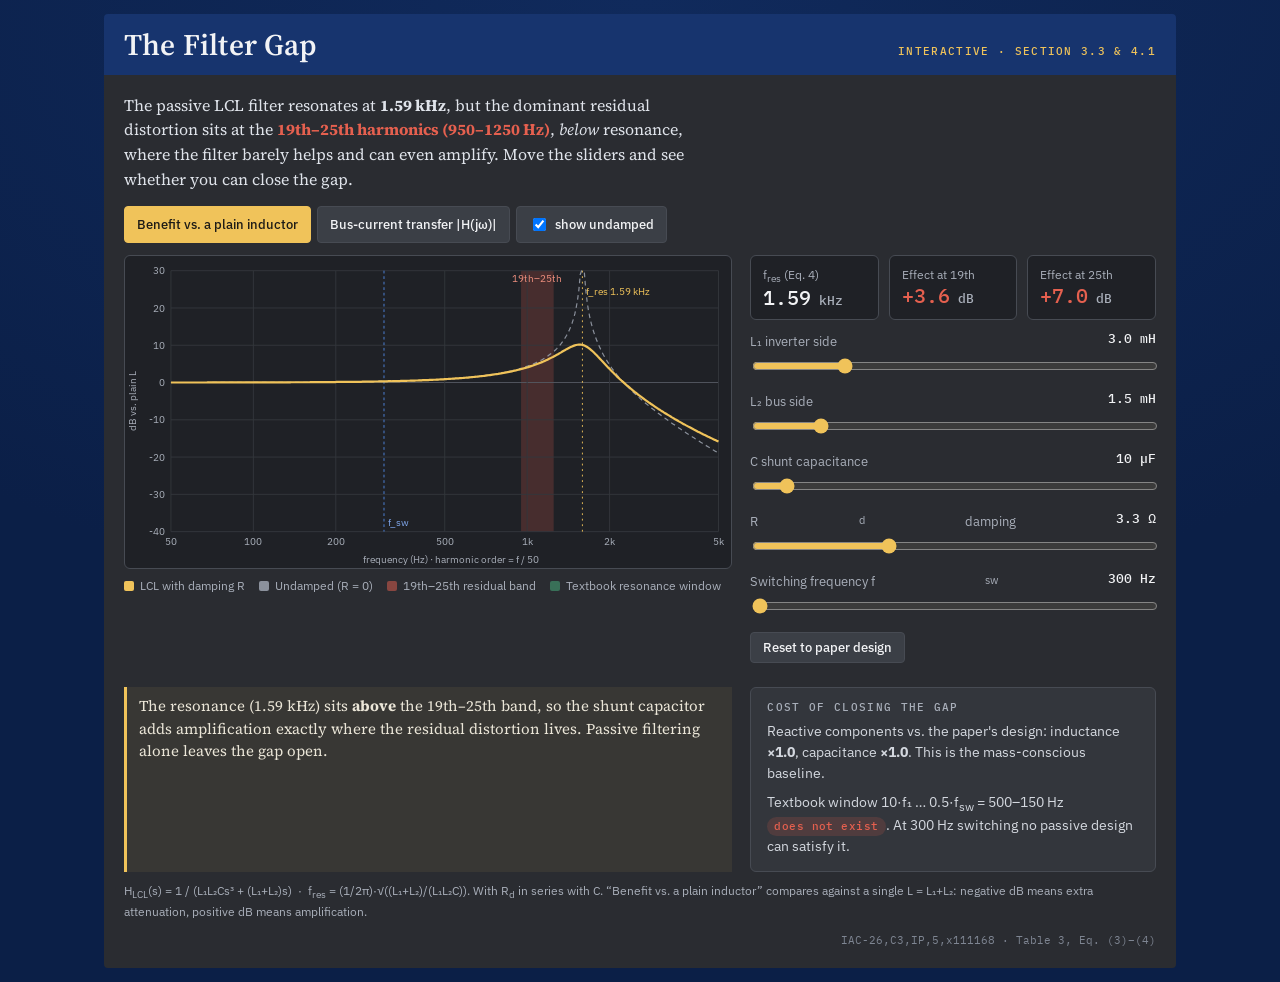
==== embed/filter-gap/index.html @ bf310c50 "Add files via upload" ====
<!doctype html>
<html lang="en">
<head>
<meta charset="utf-8">
<meta name="viewport" content="width=device-width, initial-scale=1">
<title>The Filter Gap — Interactive</title>
<link rel="stylesheet" href="/assets/embed.css">
<style>
  .stats .stat { flex-basis: 110px; }
  .stat .v { font-size: 20px; }
</style>
</head>
<body>
<main class="embed">
  <header class="embed-head">
    <h1>The Filter Gap</h1>
    <span class="tag">Interactive · Section 3.3 &amp; 4.1</span>
  </header>
  <section class="embed-body">
    <p class="lede">The passive LCL filter resonates at <b>1.59 kHz</b>, but the dominant residual distortion sits at the <b style="color:var(--bad)">19th–25th harmonics (950–1250 Hz)</b>, <em>below</em> resonance, where the filter barely helps and can even amplify. Move the sliders and see whether you can close the gap.</p>

    <div class="btn-row" role="group" aria-label="Chart view">
      <button class="btn" data-view="ratio" aria-pressed="true">Benefit vs. a plain inductor</button>
      <button class="btn" data-view="abs" aria-pressed="false">Bus-current transfer |H(jω)|</button>
      <label class="btn" style="display:inline-flex;gap:6px;align-items:center"><input type="checkbox" id="showUndamped" checked> show undamped</label>
    </div>

    <div class="grid-2">
      <div>
        <svg id="bode" class="chart" viewBox="0 0 660 340" role="img" aria-label="LCL filter frequency response"></svg>
        <div class="legend">
          <span><i style="background:var(--gold)"></i>LCL with damping R</span>
          <span><i style="background:#8b919c"></i>Undamped (R = 0)</span>
          <span><i style="background:rgba(229,96,79,.5)"></i>19th–25th residual band</span>
          <span><i style="background:rgba(76,195,138,.45)"></i>Textbook resonance window</span>
        </div>
      </div>
      <div>
        <div class="stats">
          <div class="stat"><div class="k">f<sub>res</sub> (Eq. 4)</div><div class="v" id="fres">–</div></div>
          <div class="stat"><div class="k">Effect at 19th</div><div class="v" id="g19">–</div></div>
          <div class="stat"><div class="k">Effect at 25th</div><div class="v" id="g25">–</div></div>
        </div>
        <div class="control"><label>L₁ inverter side <output id="oL1"></output></label><input type="range" id="L1" min="0.5" max="12" step="0.1" value="3"></div>
        <div class="control"><label>L₂ bus side <output id="oL2"></output></label><input type="range" id="L2" min="0.3" max="8" step="0.1" value="1.5"></div>
        <div class="control"><label>C shunt capacitance <output id="oC"></output></label><input type="range" id="C" min="2" max="120" step="1" value="10"></div>
        <div class="control"><label>R<sub>d</sub> damping <output id="oR"></output></label><input type="range" id="R" min="0" max="10" step="0.1" value="3.3"></div>
        <div class="control"><label>Switching frequency f<sub>sw</sub> <output id="oF"></output></label><input type="range" id="F" min="300" max="5000" step="50" value="300"></div>
        <div class="btn-row"><button class="btn" id="reset">Reset to paper design</button></div>
      </div>
    </div>
    <div class="grid-2" style="margin-top:12px">
      <div class="callout" id="verdict" style="margin:0"></div>
      <div class="card">
        <div class="kicker">Cost of closing the gap</div>
        <p id="sizeTxt"></p>
        <p id="windowTxt"></p>
      </div>
    </div>
    <p class="note">H<sub>LCL</sub>(s) = 1 / (L₁L₂Cs³ + (L₁+L₂)s) &nbsp;·&nbsp; f<sub>res</sub> = (1/2π)·√((L₁+L₂)/(L₁L₂C)). With R<sub>d</sub> in series with C. “Benefit vs. a plain inductor” compares against a single L = L₁+L₂: negative dB means extra attenuation, positive dB means amplification.</p>

    <div class="foot">IAC-26,C3,IP,5,x111168 · Table 3, Eq. (3)–(4)</div>
  </section>
</main>
<script src="/assets/embed.js"></script>
<script>
const PAPER = { L1: 3, L2: 1.5, C: 10, R: 3.3, F: 300 };
const $ = (id) => document.getElementById(id);
let view = "ratio";

// complex helpers
const c = (re, im) => ({ re, im });
const add = (a, b) => c(a.re + b.re, a.im + b.im);
const mul = (a, b) => c(a.re * b.re - a.im * b.im, a.re * b.im + a.im * b.re);
const div = (a, b) => { const d = b.re * b.re + b.im * b.im; return c((a.re * b.re + a.im * b.im) / d, (a.im * b.re - a.re * b.im) / d); };
const mag = (a) => Math.hypot(a.re, a.im);

function H(f, L1, L2, C, R) {
  const w = 2 * Math.PI * f, s = c(0, w);
  const Zc = c(R, -1 / (w * C));
  const den = add(mul(mul(s, c(L1, 0)), add(Zc, mul(s, c(L2, 0)))), mul(Zc, mul(s, c(L2, 0))));
  return div(Zc, den);
}
const ratioDb = (f, p, R) => 20 * Math.log10(mag(H(f, p.L1, p.L2, p.C, R)) * 2 * Math.PI * f * (p.L1 + p.L2));
const absDb = (f, p, R) => 20 * Math.log10(mag(H(f, p.L1, p.L2, p.C, R)));

function params() {
  return { L1: +$("L1").value * 1e-3, L2: +$("L2").value * 1e-3, C: +$("C").value * 1e-6, R: +$("R").value, F: +$("F").value };
}

const svgEl = $("bode"), W = 660, Hh = 340, m = { l: 50, r: 14, t: 16, b: 40 };
const F0 = 50, F1 = 5000;
const fx = (f) => m.l + (Math.log10(f / F0) / Math.log10(F1 / F0)) * (W - m.l - m.r);
const xf = (x) => F0 * Math.pow(F1 / F0, (x - m.l) / (W - m.l - m.r));

function draw() {
  const p = params();
  $("oL1").textContent = (p.L1 * 1e3).toFixed(1) + " mH";
  $("oL2").textContent = (p.L2 * 1e3).toFixed(1) + " mH";
  $("oC").textContent = Math.round(p.C * 1e6) + " µF";
  $("oR").textContent = p.R.toFixed(1) + " Ω";
  $("oF").textContent = p.F + " Hz";
  const fres = Math.sqrt((p.L1 + p.L2) / (p.L1 * p.L2 * p.C)) / (2 * Math.PI);
  const fn = view === "ratio" ? ratioDb : absDb;

  const pts = [], und = [];
  for (let i = 0; i <= 400; i++) {
    const f = F0 * Math.pow(F1 / F0, i / 400);
    pts.push([f, fn(f, p, p.R)]);
    und.push([f, fn(f, p, 1e-4)]);
  }
  let yMin, yMax;
  if (view === "ratio") { yMin = -40; yMax = 30; }
  else {
    const vals = pts.map((q) => q[1]);
    yMax = Math.ceil((Math.max(...vals) + 10) / 10) * 10; yMin = Math.floor((Math.min(...vals) - 5) / 20) * 20;
  }
  const fy = (v) => m.t + ((yMax - Math.max(yMin, Math.min(yMax, v))) / (yMax - yMin)) * (Hh - m.t - m.b);

  IP.clear(svgEl);
  // window (green) between 10 f1 and 0.5 fsw, only if it exists
  const wLo = 500, wHi = 0.5 * p.F;
  if (wHi > wLo) IP.svg("rect", { x: fx(wLo), y: m.t, width: fx(Math.min(wHi, F1)) - fx(wLo), height: Hh - m.t - m.b, fill: "rgba(76,195,138,.13)" }, svgEl);
  // residual band (red)
  IP.svg("rect", { x: fx(950), y: m.t, width: fx(1250) - fx(950), height: Hh - m.t - m.b, fill: "rgba(229,96,79,.2)" }, svgEl);
  IP.text(svgEl, (fx(950) + fx(1250)) / 2, m.t + 12, "19th–25th", { "text-anchor": "middle", style: "fill:#f0907f;font-size:10.5px" });

  // grid
  for (let v = Math.ceil(yMin / 10) * 10; v <= yMax; v += view === "ratio" ? 10 : 20) {
    IP.svg("line", { x1: m.l, x2: W - m.r, y1: fy(v), y2: fy(v), class: v === 0 ? "axis" : "gridl" }, svgEl);
    IP.text(svgEl, m.l - 6, fy(v) + 4, v + "", { "text-anchor": "end" });
  }
  [50, 100, 200, 500, 1000, 2000, 5000].forEach((f) => {
    IP.svg("line", { x1: fx(f), x2: fx(f), y1: m.t, y2: Hh - m.b, class: "gridl" }, svgEl);
    IP.text(svgEl, fx(f), Hh - m.b + 15, f >= 1000 ? f / 1000 + "k" : f, { "text-anchor": "middle" });
  });
  IP.text(svgEl, (W + m.l) / 2, Hh - 6, "frequency (Hz)  ·  harmonic order = f / 50", { "text-anchor": "middle" });
  IP.text(svgEl, 12, m.t + (Hh - m.t - m.b) / 2, view === "ratio" ? "dB vs. plain L" : "dB (A/V)", { transform: `rotate(-90 12 ${m.t + (Hh - m.t - m.b) / 2})`, "text-anchor": "middle" });

  // fsw marker
  if (p.F <= F1) {
    IP.svg("line", { x1: fx(p.F), x2: fx(p.F), y1: m.t, y2: Hh - m.b, stroke: "#4f86e0", "stroke-dasharray": "3 3" }, svgEl);
    IP.text(svgEl, fx(p.F) + 4, Hh - m.b - 6, "f_sw", { style: "fill:#7fa6ea" });
  }
  // resonance marker
  if (fres > F0 && fres < F1) {
    IP.svg("line", { x1: fx(fres), x2: fx(fres), y1: m.t, y2: Hh - m.b, stroke: "#f0c35a", "stroke-dasharray": "2 4" }, svgEl);
    IP.text(svgEl, fx(fres) + 4, m.t + 26, "f_res " + (fres / 1000).toFixed(2) + " kHz", { style: "fill:#f0c35a" });
  }
  const path = (arr) => arr.map((q, i) => (i ? "L" : "M") + fx(q[0]).toFixed(1) + "," + fy(q[1]).toFixed(1)).join("");
  if ($("showUndamped").checked) IP.svg("path", { d: path(und), fill: "none", stroke: "#8b919c", "stroke-width": 1.3, "stroke-dasharray": "5 4" }, svgEl);
  IP.svg("path", { d: path(pts), fill: "none", stroke: "#f0c35a", "stroke-width": 2.4 }, svgEl);

  // hover overlay
  const hover = IP.svg("line", { y1: m.t, y2: Hh - m.b, stroke: "#fff", "stroke-opacity": 0, "stroke-width": 1 }, svgEl);
  const hit = IP.svg("rect", { x: m.l, y: m.t, width: W - m.l - m.r, height: Hh - m.t - m.b, fill: "transparent" }, svgEl);
  hit.addEventListener("mousemove", (e) => {
    const r = svgEl.getBoundingClientRect(), x = ((e.clientX - r.left) / r.width) * W, f = xf(x);
    hover.setAttribute("x1", x); hover.setAttribute("x2", x); hover.setAttribute("stroke-opacity", 0.4);
    const v = fn(f, p, p.R);
    IP.tip(`<b>${Math.round(f)} Hz</b> · order ${(f / 50).toFixed(1)}<br>${v.toFixed(1)} dB ${view === "ratio" ? (v > 0 ? "(amplifies)" : "(attenuates)") : ""}`, e);
  });
  hit.addEventListener("mouseleave", () => { IP.tip(null); hover.setAttribute("stroke-opacity", 0); });

  // stats
  const r19 = ratioDb(950, p, p.R), r25 = ratioDb(1250, p, p.R);
  $("fres").innerHTML = (fres / 1000).toFixed(2) + "<small> kHz</small>";
  const fmt = (v) => `<span style="color:var(--${v > 0.5 ? "bad" : v < -6 ? "good" : "warn"})">${v > 0 ? "+" : ""}${v.toFixed(1)}<small> dB</small></span>`;
  $("g19").innerHTML = fmt(r19); $("g25").innerHTML = fmt(r25);

  const below = fres > 1250, inside = fres >= 950 && fres <= 1250;
  $("verdict").innerHTML = below
    ? `The resonance (${(fres / 1000).toFixed(2)} kHz) sits <b>above</b> the 19th–25th band, so the shunt capacitor adds ${r19 > 0 ? "amplification" : "almost no extra attenuation"} exactly where the residual distortion lives. Passive filtering alone leaves the gap open.`
    : inside
      ? `The resonance now falls <b>inside</b> the residual band. Without strong damping this would amplify the very harmonics we want to remove, so the damping resistor is a structural necessity.`
      : `The resonance has moved <b>below</b> the 19th order, so the band is now attenuated (${r19.toFixed(1)} dB at the 19th). But look at the cost on the right: this conflicts with the surface mass budget.`;
  const lx = (p.L1 + p.L2) / 4.5e-3, cx = p.C / 10e-6;
  $("sizeTxt").innerHTML = `Reactive components vs. the paper's design: inductance <b>×${lx.toFixed(1)}</b>, capacitance <b>×${cx.toFixed(1)}</b>. ${lx > 1.3 || cx > 1.3 ? "Larger magnetics and capacitors mean more kilograms, and every kilogram competes with payload." : "This is the mass-conscious baseline."}`;
  $("windowTxt").innerHTML = wHi > wLo
    ? `Textbook window 10·f₁ … 0.5·f<sub>sw</sub> = 500–${Math.round(wHi)} Hz <span class="pill good">exists</span>, but only at a much higher switching frequency and higher switching loss.`
    : `Textbook window 10·f₁ … 0.5·f<sub>sw</sub> = 500–${Math.round(wHi)} Hz <span class="pill bad">does not exist</span>. At ${p.F} Hz switching no passive design can satisfy it.`;
}

["L1", "L2", "C", "R", "F"].forEach((id) => $(id).addEventListener("input", draw));
$("showUndamped").addEventListener("change", draw);
$("reset").addEventListener("click", () => { Object.entries(PAPER).forEach(([k, v]) => ($(k).value = v)); draw(); });
document.querySelectorAll("[data-view]").forEach((b) => b.addEventListener("click", () => {
  view = b.dataset.view;
  document.querySelectorAll("[data-view]").forEach((x) => x.setAttribute("aria-pressed", x === b));
  draw();
}));
draw();
</script>
</body>
</html>
---- assets/embed.css ----
/* Shared theme for all iPoster embeds — matches the IAC 2026 poster template
   (deep navy page, royal-blue panel headers, charcoal panel bodies, serif titles). */
@import url("https://fonts.googleapis.com/css2?family=Source+Serif+4:opsz,wght@8..60,400;8..60,600;8..60,700&family=IBM+Plex+Sans:wght@400;500;600&family=IBM+Plex+Mono:wght@400;500&display=swap");

:root {
  --navy: #0b1f47;
  --navy-2: #102a5c;
  --header: #17346e;
  --panel: #2a2c31;
  --panel-2: #33363c;
  --line: #474b53;
  --text: #f2f3f5;
  --muted: #a9afba;
  --gold: #f0c35a;
  --she: #4f86e0;
  --svpwm3: #e6a33a;
  --svpwm7: #d8493e;
  --good: #4cc38a;
  --warn: #f0a04b;
  --bad: #e5604f;
  --serif: "Source Serif 4", "Times New Roman", Georgia, serif;
  --sans: "IBM Plex Sans", system-ui, sans-serif;
  --mono: "IBM Plex Mono", ui-monospace, monospace;
}

* { box-sizing: border-box; }
html, body { margin: 0; }
body {
  background: radial-gradient(120% 90% at 50% 0%, var(--navy-2) 0%, var(--navy) 70%);
  color: var(--text);
  font: 15px/1.5 var(--sans);
  min-height: 100vh;
  -webkit-font-smoothing: antialiased;
}

.embed { max-width: 1100px; margin: 0 auto; padding: 14px; }

.embed-head {
  background: var(--header);
  padding: 14px 20px 12px;
  border-radius: 4px 4px 0 0;
  display: flex; align-items: baseline; justify-content: space-between; gap: 12px; flex-wrap: wrap;
}
.embed-head h1 { font: 600 clamp(20px, 3.2vw, 30px)/1.15 var(--serif); margin: 0; letter-spacing: .2px; }
.embed-head .tag { font: 500 11px/1 var(--mono); letter-spacing: .12em; text-transform: uppercase; color: var(--gold); }
.embed-body { background: var(--panel); padding: 18px 20px 20px; border-radius: 0 0 4px 4px; }
.lede { font: 400 16px/1.55 var(--serif); color: #dfe3ea; margin: 0 0 14px; max-width: 75ch; }

/* Tabs */
.tabs { display: flex; gap: 4px; flex-wrap: wrap; margin: 0 0 16px; border-bottom: 1px solid var(--line); }
.tab {
  appearance: none; border: 0; background: transparent; color: var(--muted);
  font: 500 14px/1 var(--sans); padding: 10px 14px 11px; cursor: pointer;
  border-bottom: 2px solid transparent; margin-bottom: -1px;
}
.tab:hover { color: var(--text); }
.tab[aria-selected="true"] { color: var(--text); border-bottom-color: var(--gold); }
.tabpanel[hidden] { display: none; }

/* Layout */
.grid-2 { display: grid; grid-template-columns: minmax(0, 1.5fr) minmax(0, 1fr); gap: 18px; }
.grid-3 { display: grid; grid-template-columns: repeat(3, minmax(0, 1fr)); gap: 12px; }
@media (max-width: 760px) { .grid-2, .grid-3 { grid-template-columns: 1fr; } }

.card { background: var(--panel-2); border: 1px solid var(--line); border-radius: 6px; padding: 14px 16px; }
.card h3 { font: 600 17px/1.25 var(--serif); margin: 0 0 6px; }
.card p { margin: 0 0 8px; color: #d4d8df; font-size: 14px; }
.card p:last-child { margin-bottom: 0; }
.kicker { font: 500 11px/1 var(--mono); letter-spacing: .12em; text-transform: uppercase; color: var(--muted); margin-bottom: 8px; }

/* Controls */
.control { margin: 0 0 12px; }
.control label { display: flex; justify-content: space-between; font-size: 13px; color: var(--muted); margin-bottom: 4px; gap: 8px; }
.control output, .val { font: 500 13px/1 var(--mono); color: var(--text); }
input[type="range"] { width: 100%; accent-color: var(--gold); }
.btn-row { display: flex; gap: 6px; flex-wrap: wrap; margin: 0 0 12px; }
.btn {
  appearance: none; border: 1px solid var(--line); background: #3b3f46; color: var(--text);
  font: 500 13px/1 var(--sans); padding: 8px 12px; border-radius: 4px; cursor: pointer;
}
.btn:hover { border-color: #6a707b; }
.btn[aria-pressed="true"] { background: var(--gold); color: #1d1b16; border-color: var(--gold); }

/* Stat tiles */
.stats { display: flex; gap: 10px; flex-wrap: wrap; margin: 0 0 12px; }
.stat { flex: 1 1 120px; background: #1f2126; border: 1px solid var(--line); border-radius: 6px; padding: 10px 12px; }
.stat .k { font-size: 12px; color: var(--muted); }
.stat .v { font: 500 24px/1.15 var(--mono); }
.stat .v small { font-size: 13px; color: var(--muted); }

.pill { display: inline-block; font: 500 11px/1 var(--mono); padding: 4px 7px; border-radius: 999px; letter-spacing: .04em; }
.pill.good { background: rgba(76,195,138,.16); color: var(--good); }
.pill.warn { background: rgba(240,160,75,.16); color: var(--warn); }
.pill.bad { background: rgba(229,96,79,.16); color: var(--bad); }

/* Charts */
.chart { width: 100%; height: auto; display: block; background: #1f2126; border: 1px solid var(--line); border-radius: 6px; }
.chart text { font-family: var(--sans); fill: var(--muted); font-size: 11px; }
.chart .axis { stroke: #555a63; stroke-width: 1; }
.chart .gridl { stroke: #34373d; stroke-width: 1; }
.legend { display: flex; gap: 14px; flex-wrap: wrap; font-size: 12px; color: var(--muted); margin: 8px 0 0; }
.legend i { display: inline-block; width: 10px; height: 10px; border-radius: 2px; margin-right: 6px; vertical-align: -1px; }

.tooltip {
  position: fixed; pointer-events: none; z-index: 10; background: #0f1115; border: 1px solid #555a63;
  padding: 7px 9px; border-radius: 4px; font: 12px/1.4 var(--sans); color: var(--text); opacity: 0; transition: opacity .1s;
  max-width: 260px;
}
.tooltip.on { opacity: 1; }

.note { font-size: 12px; color: var(--muted); margin: 10px 0 0; }
.callout { border-left: 3px solid var(--gold); padding: 8px 12px; background: rgba(240,195,90,.07); font: 15px/1.5 var(--serif); color: #ebe6d8; margin: 12px 0 0; }
.eq { font: 500 14px/1.4 var(--mono); color: var(--gold); background: #1f2126; padding: 8px 10px; border-radius: 4px; display: inline-block; }
.foot { font: 11px/1.4 var(--mono); color: #7e8592; margin-top: 12px; text-align: right; }

@media (max-width: 520px) {
  .embed { padding: 6px; }
  .embed-body { padding: 14px; }
}
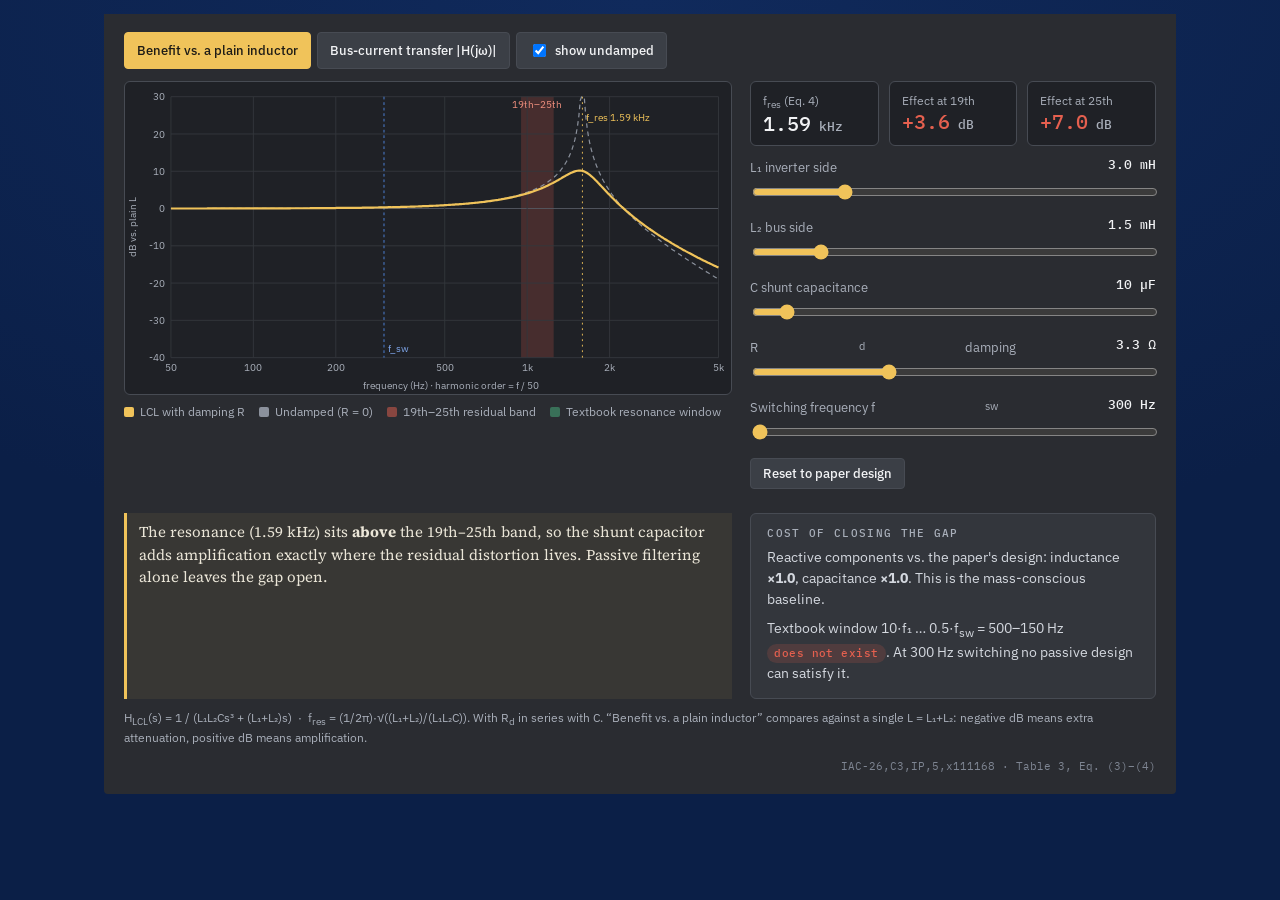
==== commit 480e2e00: "Remove header and update content in index.html Removed header section and updated body content in in" ====
--- a/embed/filter-gap/index.html
+++ b/embed/filter-gap/index.html
@@ -12,12 +12,7 @@
 </head>
 <body>
 <main class="embed">
-  <header class="embed-head">
-    <h1>The Filter Gap</h1>
-    <span class="tag">Interactive · Section 3.3 &amp; 4.1</span>
-  </header>
   <section class="embed-body">
-    <p class="lede">The passive LCL filter resonates at <b>1.59 kHz</b>, but the dominant residual distortion sits at the <b style="color:var(--bad)">19th–25th harmonics (950–1250 Hz)</b>, <em>below</em> resonance, where the filter barely helps and can even amplify. Move the sliders and see whether you can close the gap.</p>
 
     <div class="btn-row" role="group" aria-label="Chart view">
       <button class="btn" data-view="ratio" aria-pressed="true">Benefit vs. a plain inductor</button>
